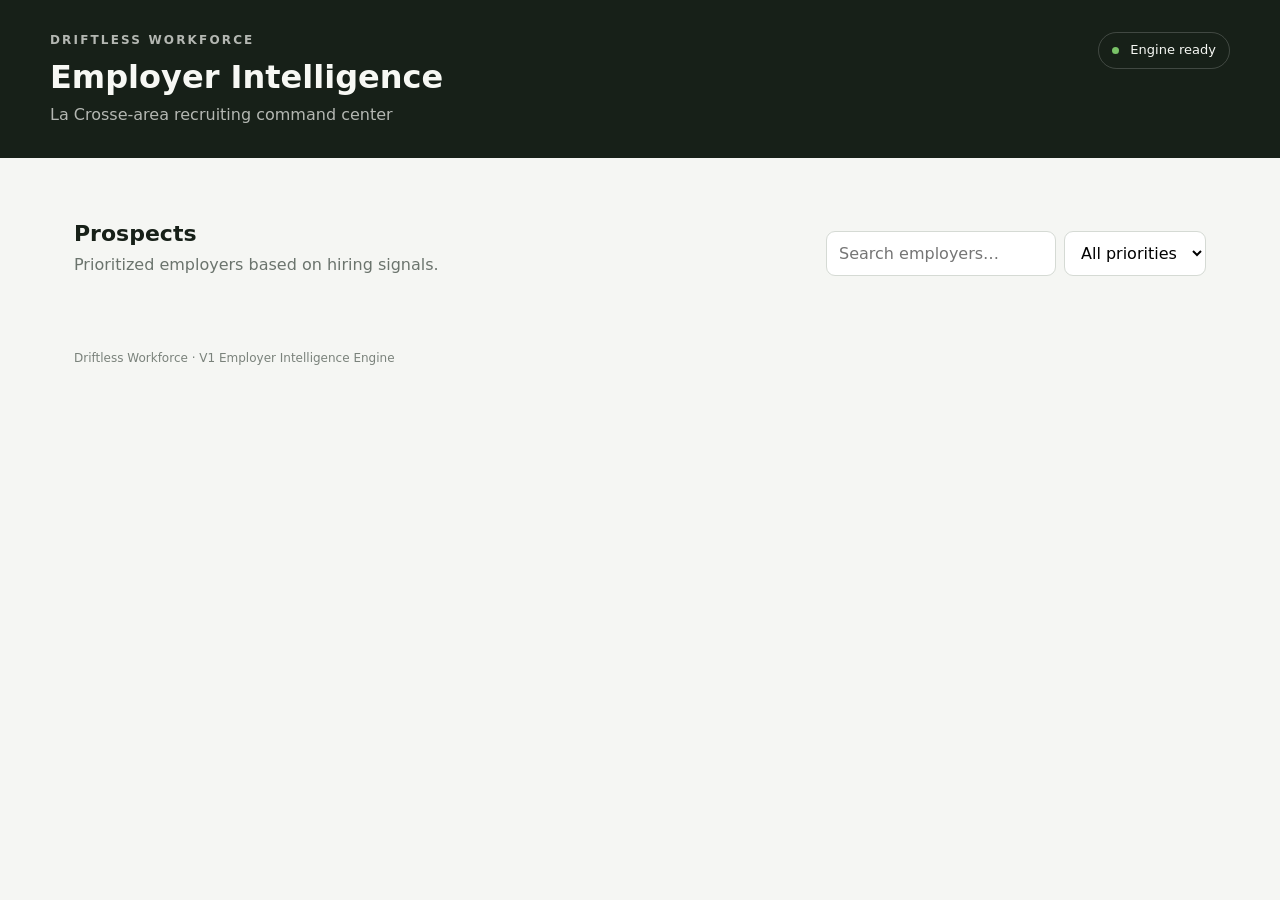
==== index.html @ 242114c6 "Add browser entry point" ====
<!doctype html><html><head><meta charset="utf-8"><meta name="viewport" content="width=device-width,initial-scale=1"><meta http-equiv="refresh" content="0; url=frontend/"><title>Driftless Workforce</title></head><body><p>Opening Driftless Workforce Command Center…</p></body></html>
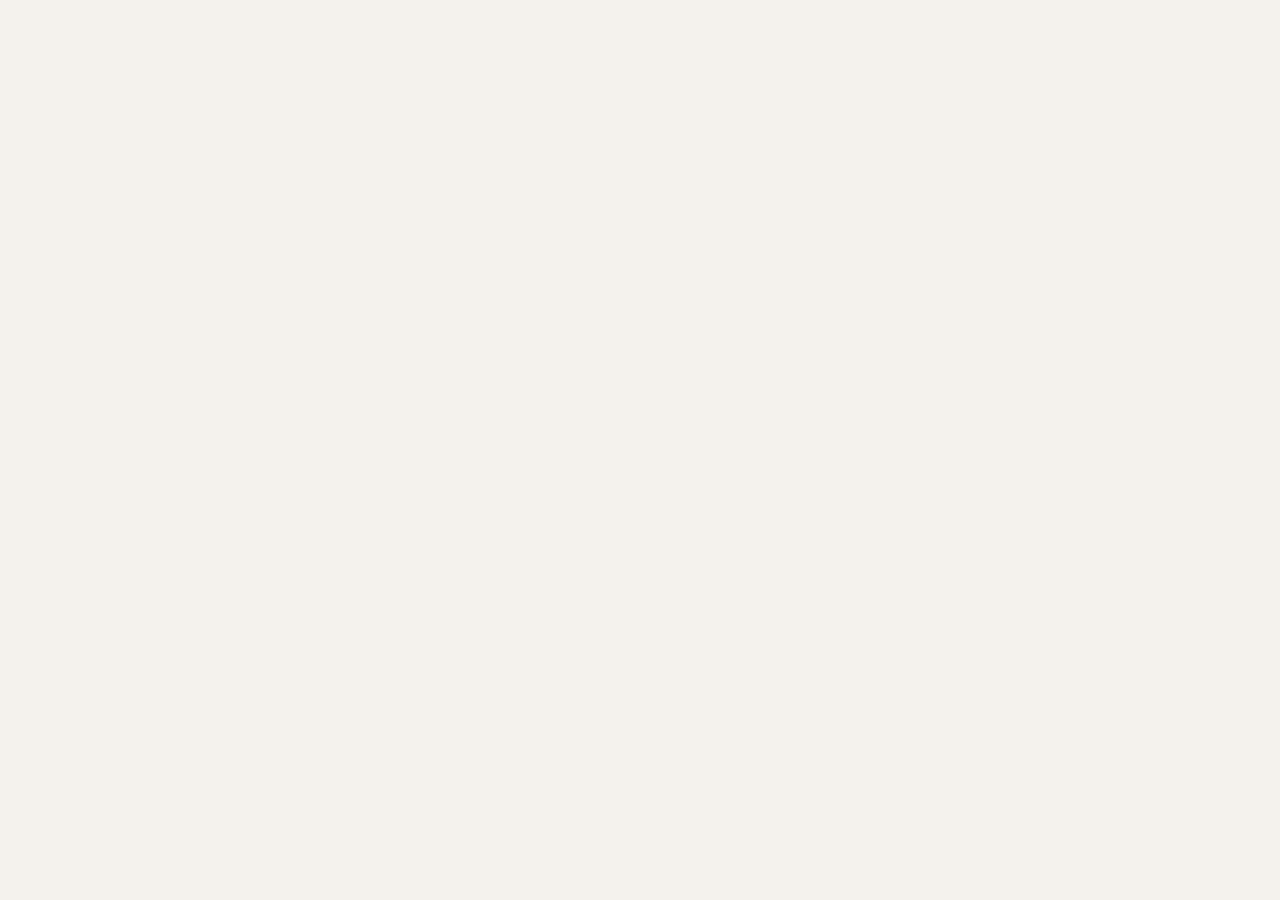
==== commit f200df6a: "Route Command Center to focused live interface" ====
--- a/index.html
+++ b/index.html
@@ -1 +1 @@
-<!doctype html><html><head><meta charset="utf-8"><meta name="viewport" content="width=device-width,initial-scale=1"><meta http-equiv="refresh" content="0; url=frontend/"><title>Driftless Workforce</title></head><body><p>Opening Driftless Workforce Command Center…</p></body></html>
+<!doctype html><html><head><meta charset="utf-8"><meta name="viewport" content="width=device-width,initial-scale=1"><meta http-equiv="refresh" content="0; url=frontend/command-center.html"><title>Driftless Workforce</title></head><body><p>Opening Driftless Workforce Command Center…</p></body></html>
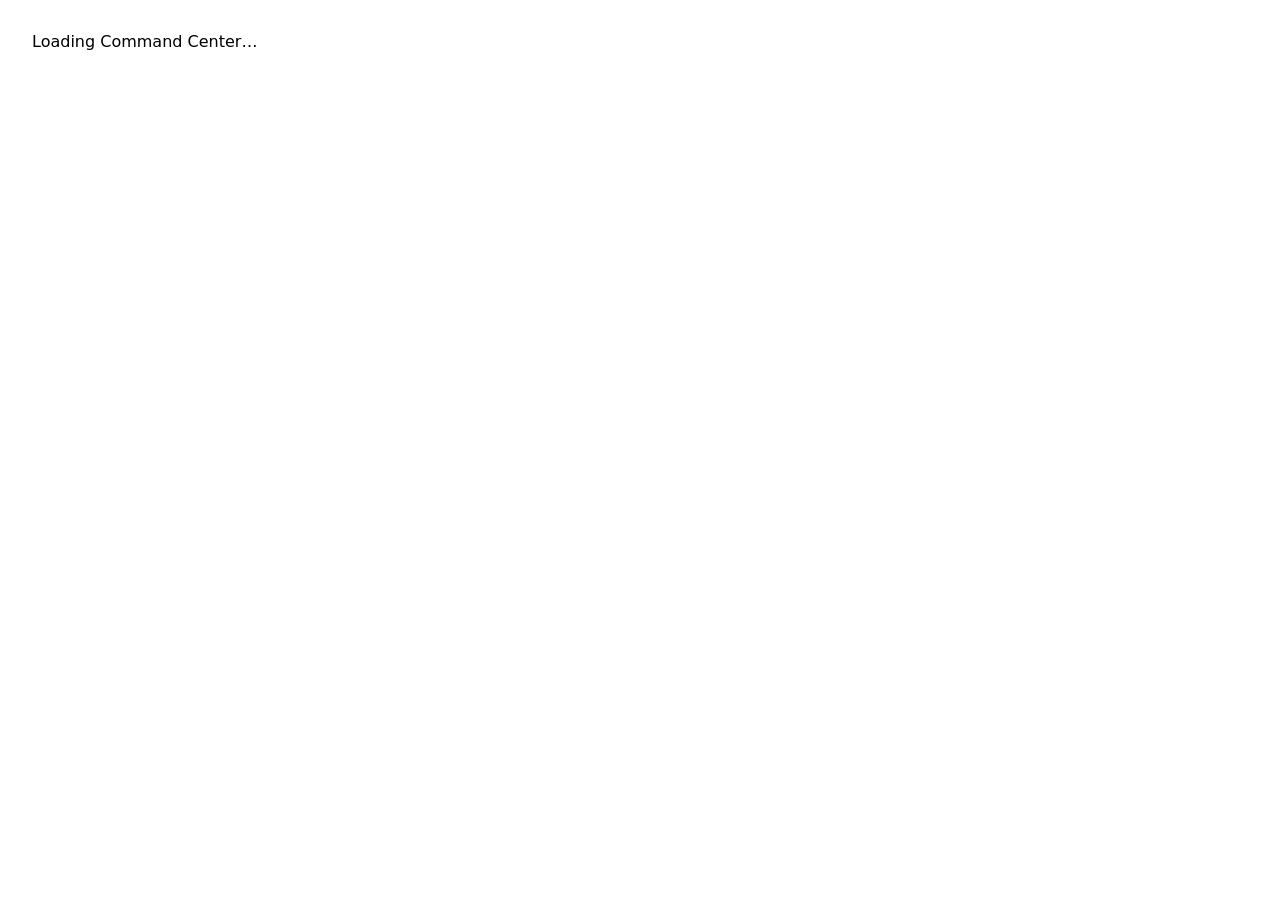
==== commit 70dacb00: "Route public site to live Command Center renderer" ====
--- a/index.html
+++ b/index.html
@@ -1 +1 @@
-<!doctype html><html><head><meta charset="utf-8"><meta name="viewport" content="width=device-width,initial-scale=1"><meta http-equiv="refresh" content="0; url=frontend/command-center.html"><title>Driftless Workforce</title></head><body><p>Opening Driftless Workforce Command Center…</p></body></html>
+<!doctype html><html><head><meta charset="utf-8"><meta name="viewport" content="width=device-width,initial-scale=1"><meta http-equiv="refresh" content="0; url=frontend/command-center-live.html"><title>Driftless Workforce</title></head><body><p>Opening Driftless Workforce Command Center…</p></body></html>
